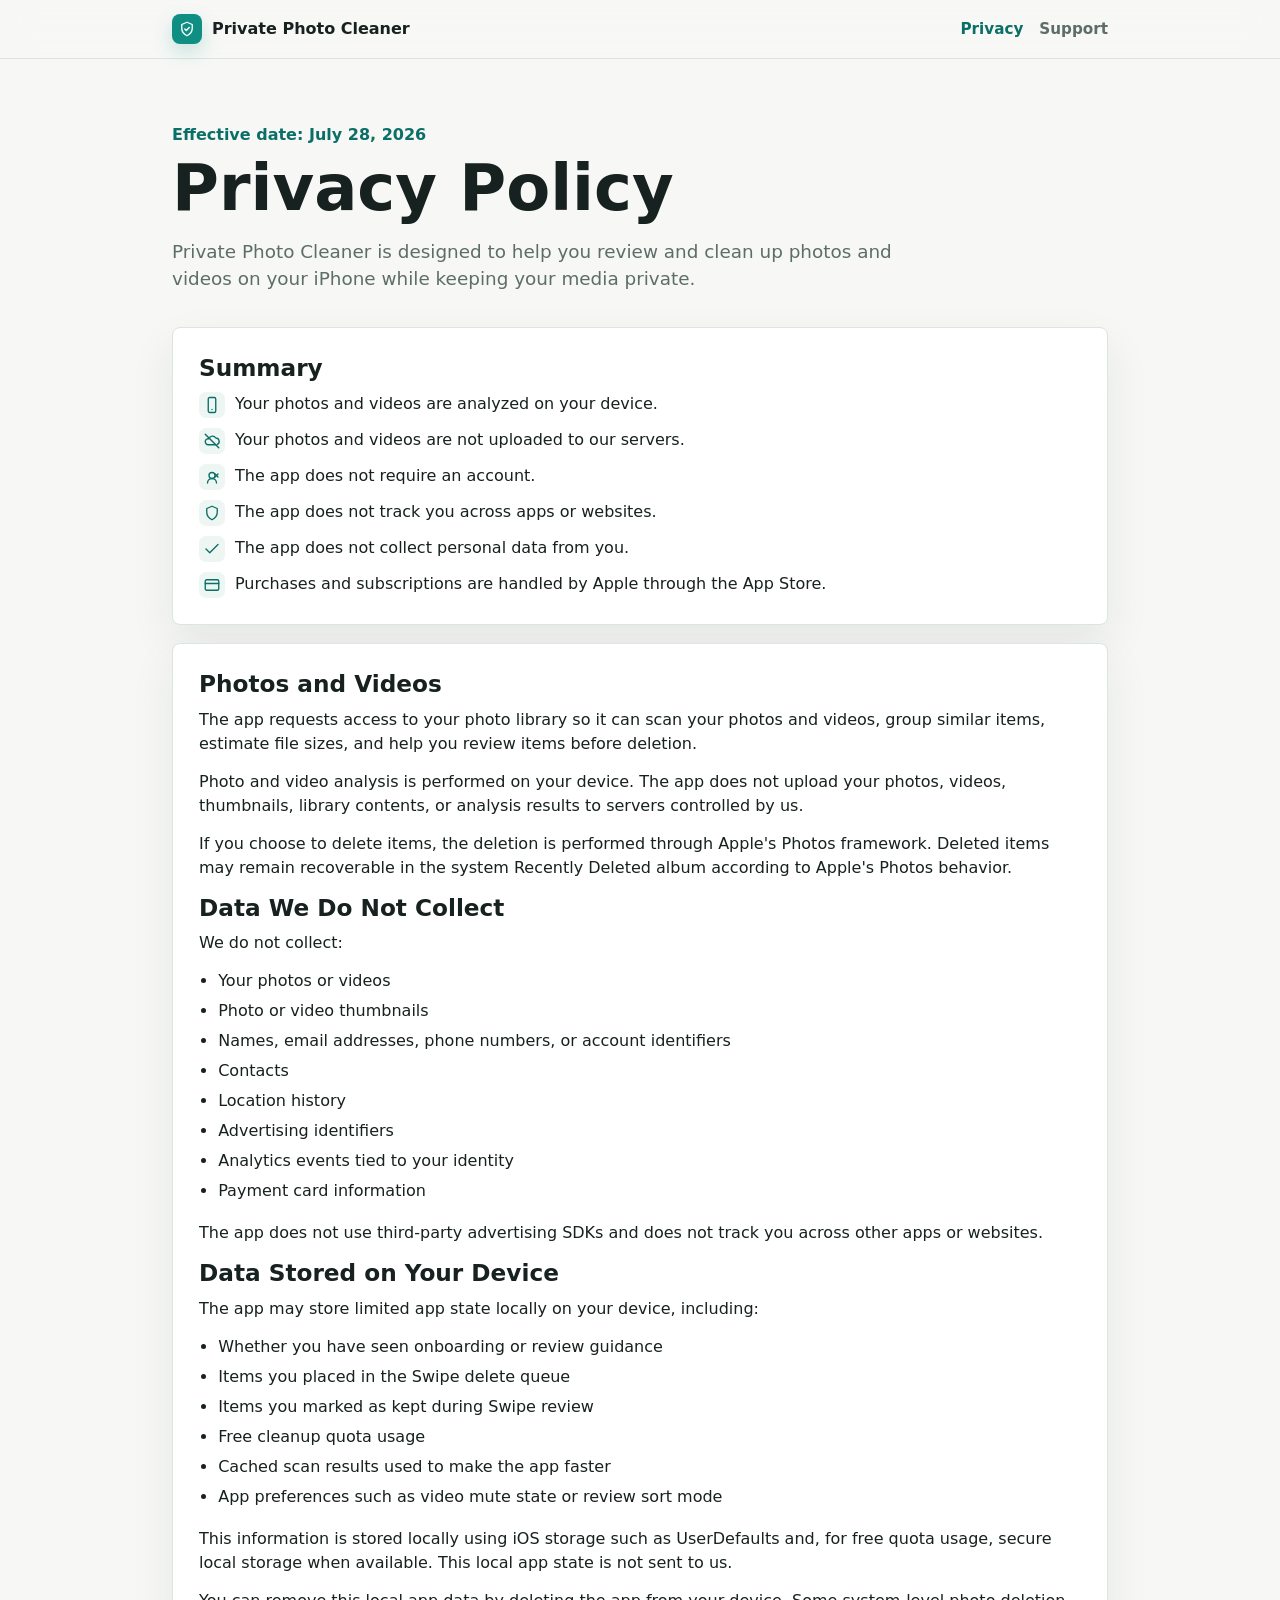
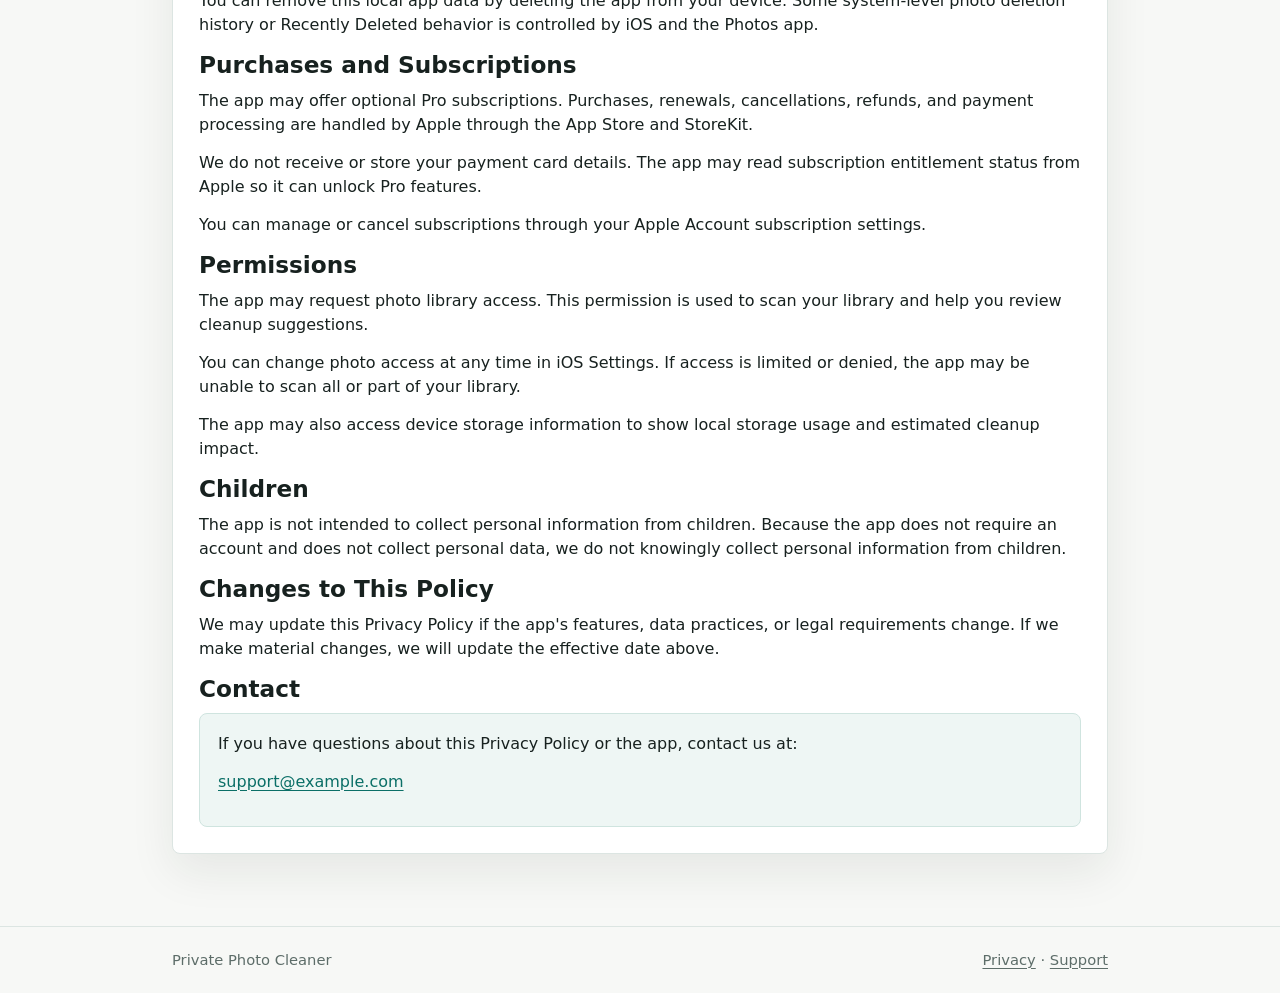
==== privacy/index.html @ 6031fc61 "Add files via upload" ====
<!doctype html>
<html lang="en">
  <head>
    <meta charset="utf-8">
    <meta name="viewport" content="width=device-width, initial-scale=1">
    <title>Privacy Policy | Private Photo Cleaner</title>
    <meta name="description" content="Privacy Policy for Private Photo Cleaner.">
    <link rel="stylesheet" href="../assets/styles.css">
  </head>
  <body>
    <header class="site-header">
      <nav class="nav" aria-label="Main navigation">
        <a class="brand" href="../" aria-label="Private Photo Cleaner home">
          <span class="brand-mark" aria-hidden="true">
            <svg viewBox="0 0 24 24" fill="none" stroke="currentColor" stroke-width="1.8" stroke-linecap="round" stroke-linejoin="round">
              <path d="M12 3l7 3v5c0 5-3 8-7 10-4-2-7-5-7-10V6z"></path>
              <path d="M9 12l2 2 4-4"></path>
            </svg>
          </span>
          <span>Private Photo Cleaner</span>
        </a>
        <div class="nav-links">
          <a href="./" aria-current="page">Privacy</a>
          <a href="../support/">Support</a>
        </div>
      </nav>
    </header>

    <main class="page">
      <section class="hero">
        <div>
          <p class="eyebrow">Effective date: July 28, 2026</p>
          <h1>Privacy Policy</h1>
          <p class="lead">Private Photo Cleaner is designed to help you review and clean up photos and videos on your iPhone while keeping your media private.</p>
        </div>
      </section>

      <article class="content">
        <section class="panel" aria-labelledby="summary">
          <h2 id="summary">Summary</h2>
          <ul class="summary-list">
            <li><span class="icon" aria-hidden="true"><svg viewBox="0 0 24 24" fill="none" stroke="currentColor" stroke-width="1.8" stroke-linecap="round" stroke-linejoin="round"><path d="M12 18h.01"></path><rect x="7" y="2" width="10" height="20" rx="2"></rect></svg></span><span>Your photos and videos are analyzed on your device.</span></li>
            <li><span class="icon" aria-hidden="true"><svg viewBox="0 0 24 24" fill="none" stroke="currentColor" stroke-width="1.8" stroke-linecap="round" stroke-linejoin="round"><path d="M3 3l18 18"></path><path d="M17 17H7a4 4 0 1 1 .9-7.9A5 5 0 0 1 17 8a4.5 4.5 0 0 1 2.1 8.5"></path></svg></span><span>Your photos and videos are not uploaded to our servers.</span></li>
            <li><span class="icon" aria-hidden="true"><svg viewBox="0 0 24 24" fill="none" stroke="currentColor" stroke-width="1.8" stroke-linecap="round" stroke-linejoin="round"><path d="M18 20a6 6 0 0 0-12 0"></path><circle cx="12" cy="10" r="4"></circle><path d="M20 8l-4 4"></path><path d="M16 8l4 4"></path></svg></span><span>The app does not require an account.</span></li>
            <li><span class="icon" aria-hidden="true"><svg viewBox="0 0 24 24" fill="none" stroke="currentColor" stroke-width="1.8" stroke-linecap="round" stroke-linejoin="round"><path d="M12 3l7 3v5c0 5-3 8-7 10-4-2-7-5-7-10V6z"></path></svg></span><span>The app does not track you across apps or websites.</span></li>
            <li><span class="icon" aria-hidden="true"><svg viewBox="0 0 24 24" fill="none" stroke="currentColor" stroke-width="1.8" stroke-linecap="round" stroke-linejoin="round"><path d="M20 6L9 17l-5-5"></path></svg></span><span>The app does not collect personal data from you.</span></li>
            <li><span class="icon" aria-hidden="true"><svg viewBox="0 0 24 24" fill="none" stroke="currentColor" stroke-width="1.8" stroke-linecap="round" stroke-linejoin="round"><rect x="3" y="5" width="18" height="14" rx="2"></rect><path d="M3 10h18"></path></svg></span><span>Purchases and subscriptions are handled by Apple through the App Store.</span></li>
          </ul>
        </section>

        <section class="panel">
          <h2>Photos and Videos</h2>
          <p>The app requests access to your photo library so it can scan your photos and videos, group similar items, estimate file sizes, and help you review items before deletion.</p>
          <p>Photo and video analysis is performed on your device. The app does not upload your photos, videos, thumbnails, library contents, or analysis results to servers controlled by us.</p>
          <p>If you choose to delete items, the deletion is performed through Apple's Photos framework. Deleted items may remain recoverable in the system Recently Deleted album according to Apple's Photos behavior.</p>

          <h2>Data We Do Not Collect</h2>
          <p>We do not collect:</p>
          <ul>
            <li>Your photos or videos</li>
            <li>Photo or video thumbnails</li>
            <li>Names, email addresses, phone numbers, or account identifiers</li>
            <li>Contacts</li>
            <li>Location history</li>
            <li>Advertising identifiers</li>
            <li>Analytics events tied to your identity</li>
            <li>Payment card information</li>
          </ul>
          <p>The app does not use third-party advertising SDKs and does not track you across other apps or websites.</p>

          <h2>Data Stored on Your Device</h2>
          <p>The app may store limited app state locally on your device, including:</p>
          <ul>
            <li>Whether you have seen onboarding or review guidance</li>
            <li>Items you placed in the Swipe delete queue</li>
            <li>Items you marked as kept during Swipe review</li>
            <li>Free cleanup quota usage</li>
            <li>Cached scan results used to make the app faster</li>
            <li>App preferences such as video mute state or review sort mode</li>
          </ul>
          <p>This information is stored locally using iOS storage such as UserDefaults and, for free quota usage, secure local storage when available. This local app state is not sent to us.</p>
          <p>You can remove this local app data by deleting the app from your device. Some system-level photo deletion history or Recently Deleted behavior is controlled by iOS and the Photos app.</p>

          <h2>Purchases and Subscriptions</h2>
          <p>The app may offer optional Pro subscriptions. Purchases, renewals, cancellations, refunds, and payment processing are handled by Apple through the App Store and StoreKit.</p>
          <p>We do not receive or store your payment card details. The app may read subscription entitlement status from Apple so it can unlock Pro features.</p>
          <p>You can manage or cancel subscriptions through your Apple Account subscription settings.</p>

          <h2>Permissions</h2>
          <p>The app may request photo library access. This permission is used to scan your library and help you review cleanup suggestions.</p>
          <p>You can change photo access at any time in iOS Settings. If access is limited or denied, the app may be unable to scan all or part of your library.</p>
          <p>The app may also access device storage information to show local storage usage and estimated cleanup impact.</p>

          <h2>Children</h2>
          <p>The app is not intended to collect personal information from children. Because the app does not require an account and does not collect personal data, we do not knowingly collect personal information from children.</p>

          <h2>Changes to This Policy</h2>
          <p>We may update this Privacy Policy if the app's features, data practices, or legal requirements change. If we make material changes, we will update the effective date above.</p>

          <h2>Contact</h2>
          <div class="contact-box">
            <p>If you have questions about this Privacy Policy or the app, contact us at:</p>
            <p><a href="mailto:support@example.com">support@example.com</a></p>
          </div>
        </section>
      </article>
    </main>

    <footer class="site-footer">
      <div class="footer-inner">
        <span>Private Photo Cleaner</span>
        <span><a href="./">Privacy</a> · <a href="../support/">Support</a></span>
      </div>
    </footer>
  </body>
</html>
---- assets/styles.css ----
:root {
  color-scheme: light;
  --bg: #f7f8f6;
  --surface: #ffffff;
  --surface-soft: #eef6f4;
  --text: #17211f;
  --muted: #5d6d69;
  --line: #dce5e2;
  --accent: #0f8f84;
  --accent-dark: #0b6f67;
  --shadow: 0 18px 45px rgba(23, 33, 31, 0.08);
}

* {
  box-sizing: border-box;
}

html {
  font-family: Inter, ui-sans-serif, system-ui, -apple-system, BlinkMacSystemFont, "Segoe UI", sans-serif;
  line-height: 1.5;
  background: var(--bg);
  color: var(--text);
}

body {
  margin: 0;
  min-width: 320px;
}

a {
  color: var(--accent-dark);
  text-decoration-thickness: 0.08em;
  text-underline-offset: 0.18em;
}

a:hover {
  color: var(--accent);
}

.site-header {
  border-bottom: 1px solid var(--line);
  background: rgba(247, 248, 246, 0.88);
  backdrop-filter: blur(16px);
  position: sticky;
  top: 0;
  z-index: 10;
}

.nav {
  max-width: 980px;
  margin: 0 auto;
  padding: 14px 22px;
  display: flex;
  align-items: center;
  justify-content: space-between;
  gap: 18px;
}

.brand {
  display: inline-flex;
  align-items: center;
  gap: 10px;
  color: var(--text);
  font-weight: 700;
  text-decoration: none;
}

.brand-mark {
  width: 30px;
  height: 30px;
  border-radius: 8px;
  display: inline-grid;
  place-items: center;
  background: var(--accent);
  color: #ffffff;
  box-shadow: 0 8px 20px rgba(15, 143, 132, 0.22);
}

.brand-mark svg,
.icon svg {
  display: block;
  width: 18px;
  height: 18px;
}

.nav-links {
  display: flex;
  align-items: center;
  gap: 16px;
  flex-wrap: wrap;
  justify-content: flex-end;
  font-size: 0.95rem;
  font-weight: 600;
}

.nav-links a {
  color: var(--muted);
  text-decoration: none;
}

.nav-links a[aria-current="page"],
.nav-links a:hover {
  color: var(--accent-dark);
}

.page {
  max-width: 980px;
  margin: 0 auto;
  padding: 54px 22px 72px;
}

.hero {
  display: grid;
  grid-template-columns: minmax(0, 1fr);
  gap: 22px;
  padding: 10px 0 34px;
}

.eyebrow {
  color: var(--accent-dark);
  font-weight: 750;
  letter-spacing: 0;
  margin: 0 0 10px;
}

h1 {
  font-size: clamp(2.35rem, 5vw, 4.4rem);
  line-height: 0.98;
  letter-spacing: 0;
  margin: 0;
  max-width: 820px;
}

.lead {
  max-width: 720px;
  margin: 18px 0 0;
  color: var(--muted);
  font-size: 1.15rem;
}

.actions {
  display: flex;
  flex-wrap: wrap;
  gap: 12px;
  margin-top: 26px;
}

.button {
  display: inline-flex;
  align-items: center;
  justify-content: center;
  min-height: 44px;
  padding: 10px 16px;
  border: 1px solid var(--line);
  border-radius: 8px;
  background: var(--surface);
  color: var(--text);
  font-weight: 700;
  text-decoration: none;
}

.button.primary {
  border-color: var(--accent);
  background: var(--accent);
  color: #ffffff;
}

.button:hover {
  transform: translateY(-1px);
}

.content {
  display: grid;
  grid-template-columns: minmax(0, 1fr);
  gap: 18px;
}

.panel {
  background: var(--surface);
  border: 1px solid var(--line);
  border-radius: 8px;
  box-shadow: var(--shadow);
  padding: 26px;
}

.grid {
  display: grid;
  grid-template-columns: repeat(2, minmax(0, 1fr));
  gap: 18px;
}

.card {
  background: var(--surface);
  border: 1px solid var(--line);
  border-radius: 8px;
  padding: 22px;
}

.card h2,
.panel h2 {
  margin-top: 0;
}

h2 {
  font-size: 1.45rem;
  line-height: 1.2;
  letter-spacing: 0;
  margin: 34px 0 10px;
}

h3 {
  font-size: 1.08rem;
  margin: 24px 0 8px;
}

p {
  margin: 0 0 14px;
}

ul {
  margin: 10px 0 18px;
  padding-left: 1.2rem;
}

li {
  margin: 6px 0;
}

.summary-list {
  list-style: none;
  padding: 0;
  margin: 0;
  display: grid;
  gap: 10px;
}

.summary-list li {
  display: flex;
  gap: 10px;
  align-items: flex-start;
  margin: 0;
}

.icon {
  flex: 0 0 26px;
  width: 26px;
  height: 26px;
  border-radius: 7px;
  display: inline-grid;
  place-items: center;
  background: var(--surface-soft);
  color: var(--accent-dark);
}

.meta {
  color: var(--muted);
  font-size: 0.95rem;
}

.contact-box {
  background: var(--surface-soft);
  border: 1px solid #cfe4df;
  border-radius: 8px;
  padding: 18px;
}

.site-footer {
  border-top: 1px solid var(--line);
  color: var(--muted);
  font-size: 0.92rem;
}

.footer-inner {
  max-width: 980px;
  margin: 0 auto;
  padding: 22px;
  display: flex;
  justify-content: space-between;
  gap: 14px;
  flex-wrap: wrap;
}

.footer-inner a {
  color: var(--muted);
}

@media (max-width: 720px) {
  .nav {
    align-items: flex-start;
    flex-direction: column;
  }

  .nav-links {
    justify-content: flex-start;
  }

  .page {
    padding-top: 38px;
  }

  .grid {
    grid-template-columns: 1fr;
  }

  .panel,
  .card {
    padding: 20px;
  }
}
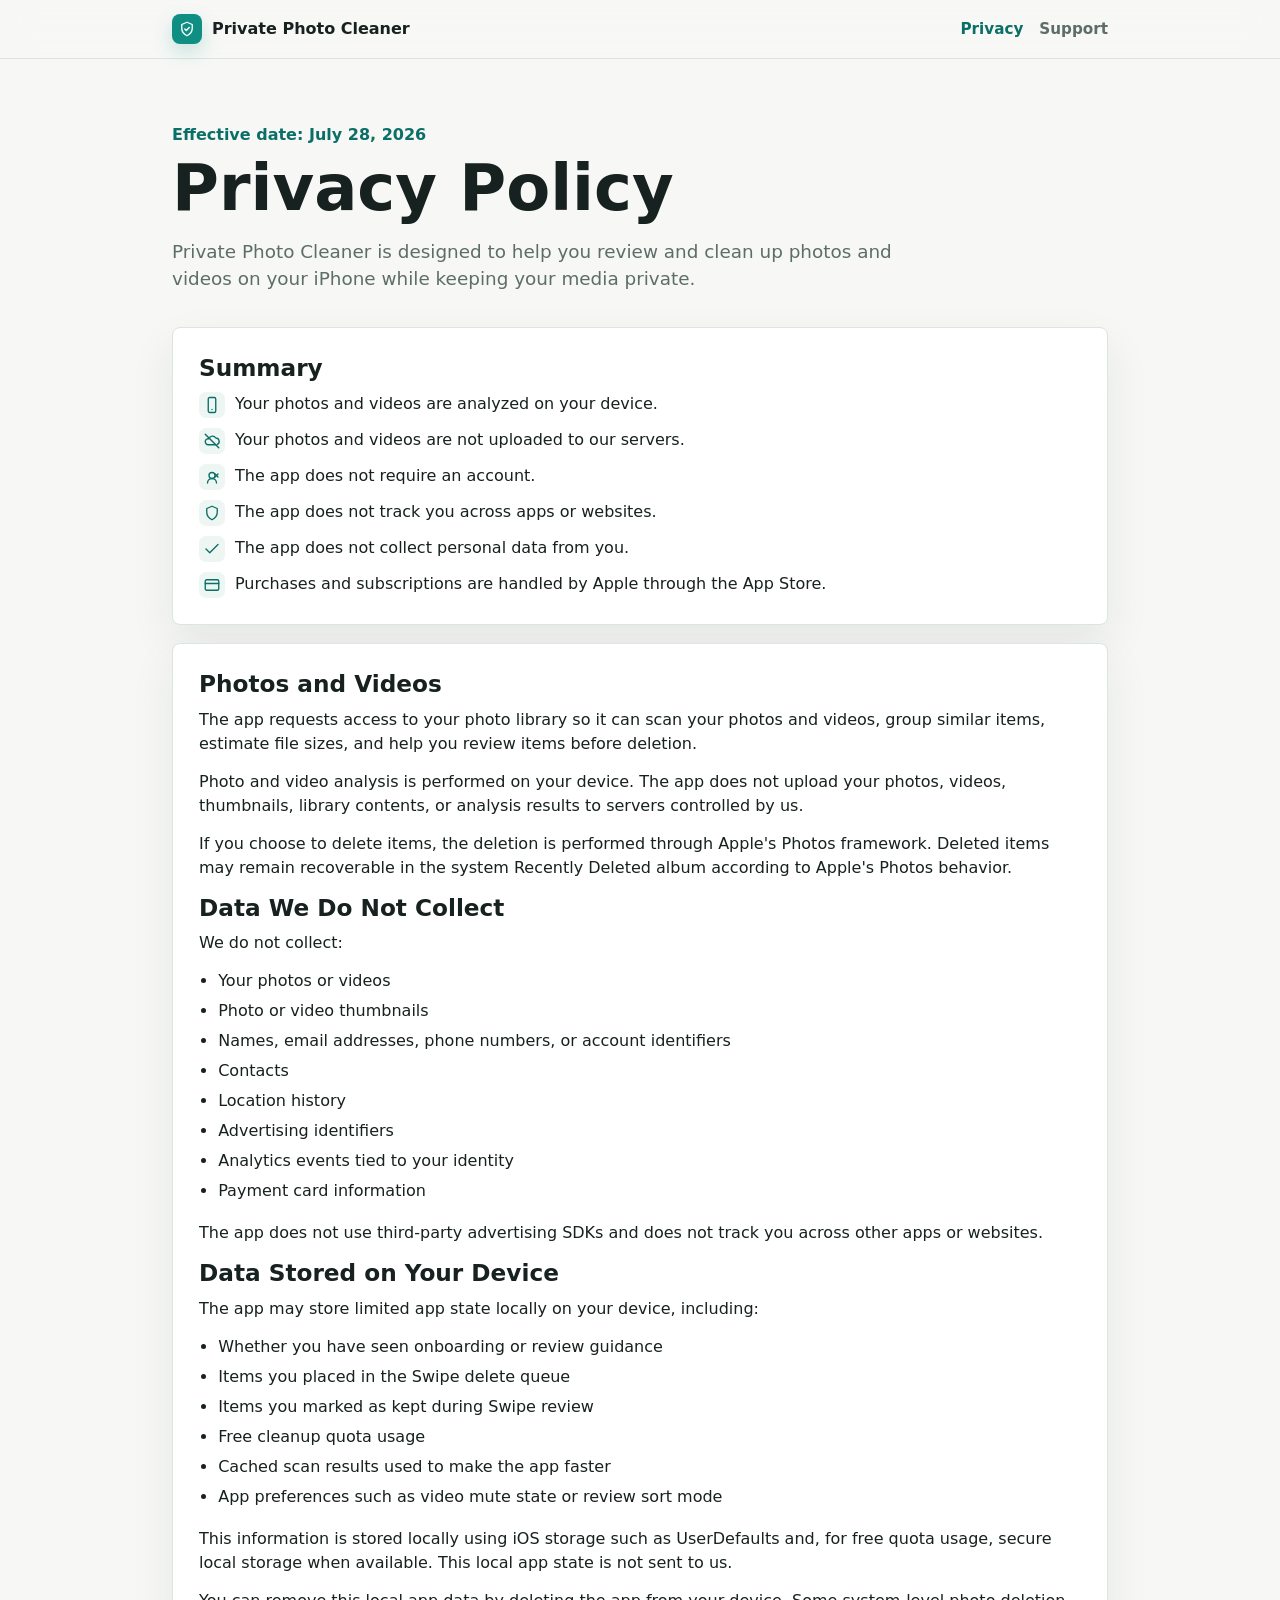
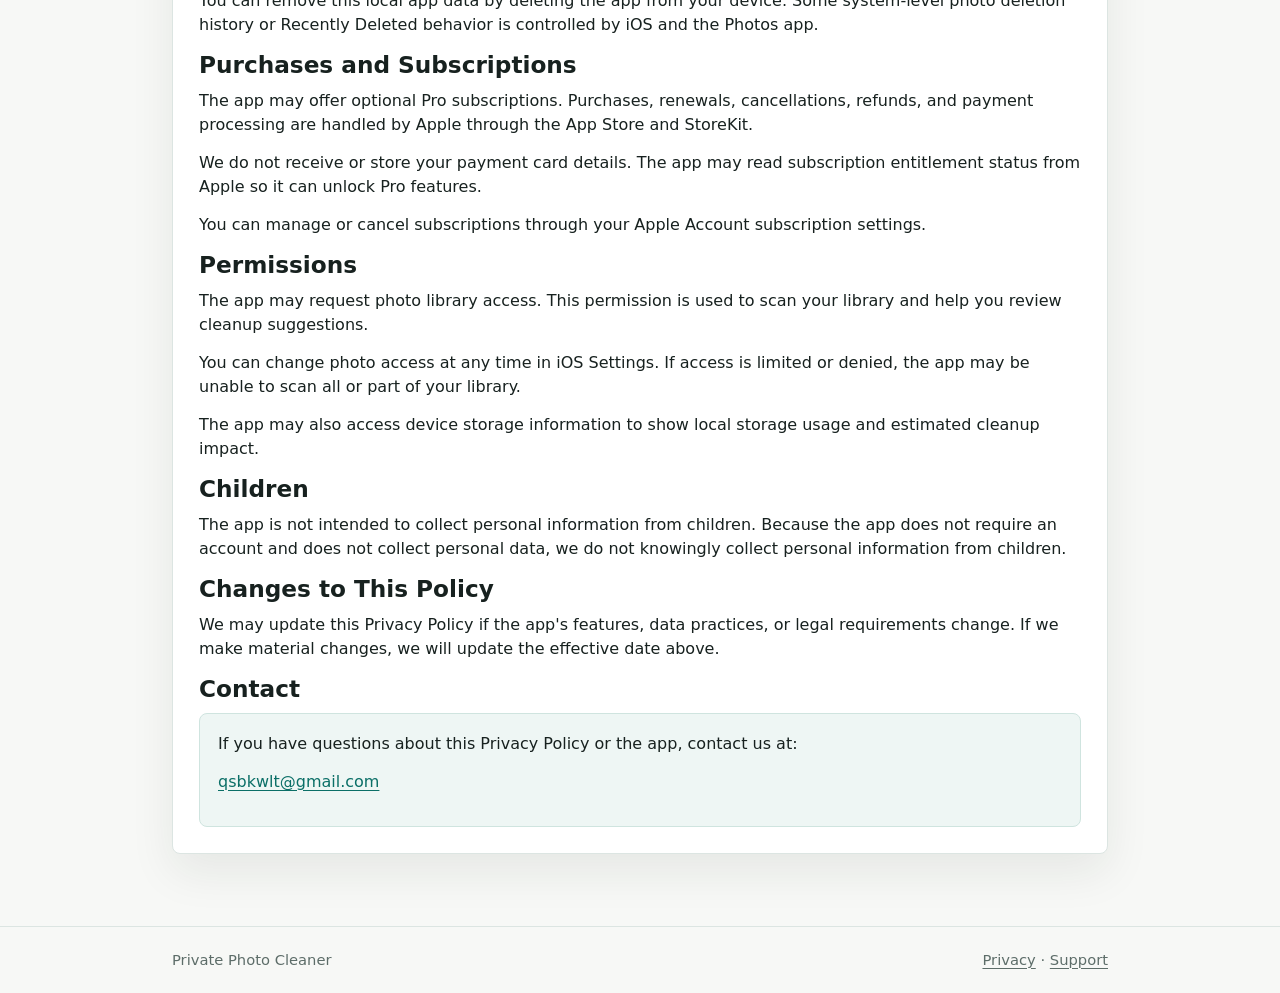
==== commit 4a699f20: "Update index.html" ====
--- a/privacy/index.html
+++ b/privacy/index.html
@@ -100,7 +100,7 @@
           <h2>Contact</h2>
           <div class="contact-box">
             <p>If you have questions about this Privacy Policy or the app, contact us at:</p>
-            <p><a href="mailto:support@example.com">support@example.com</a></p>
+            <p><a href="mailto:support@example.com">qsbkwlt@gmail.com</a></p>
           </div>
         </section>
       </article>
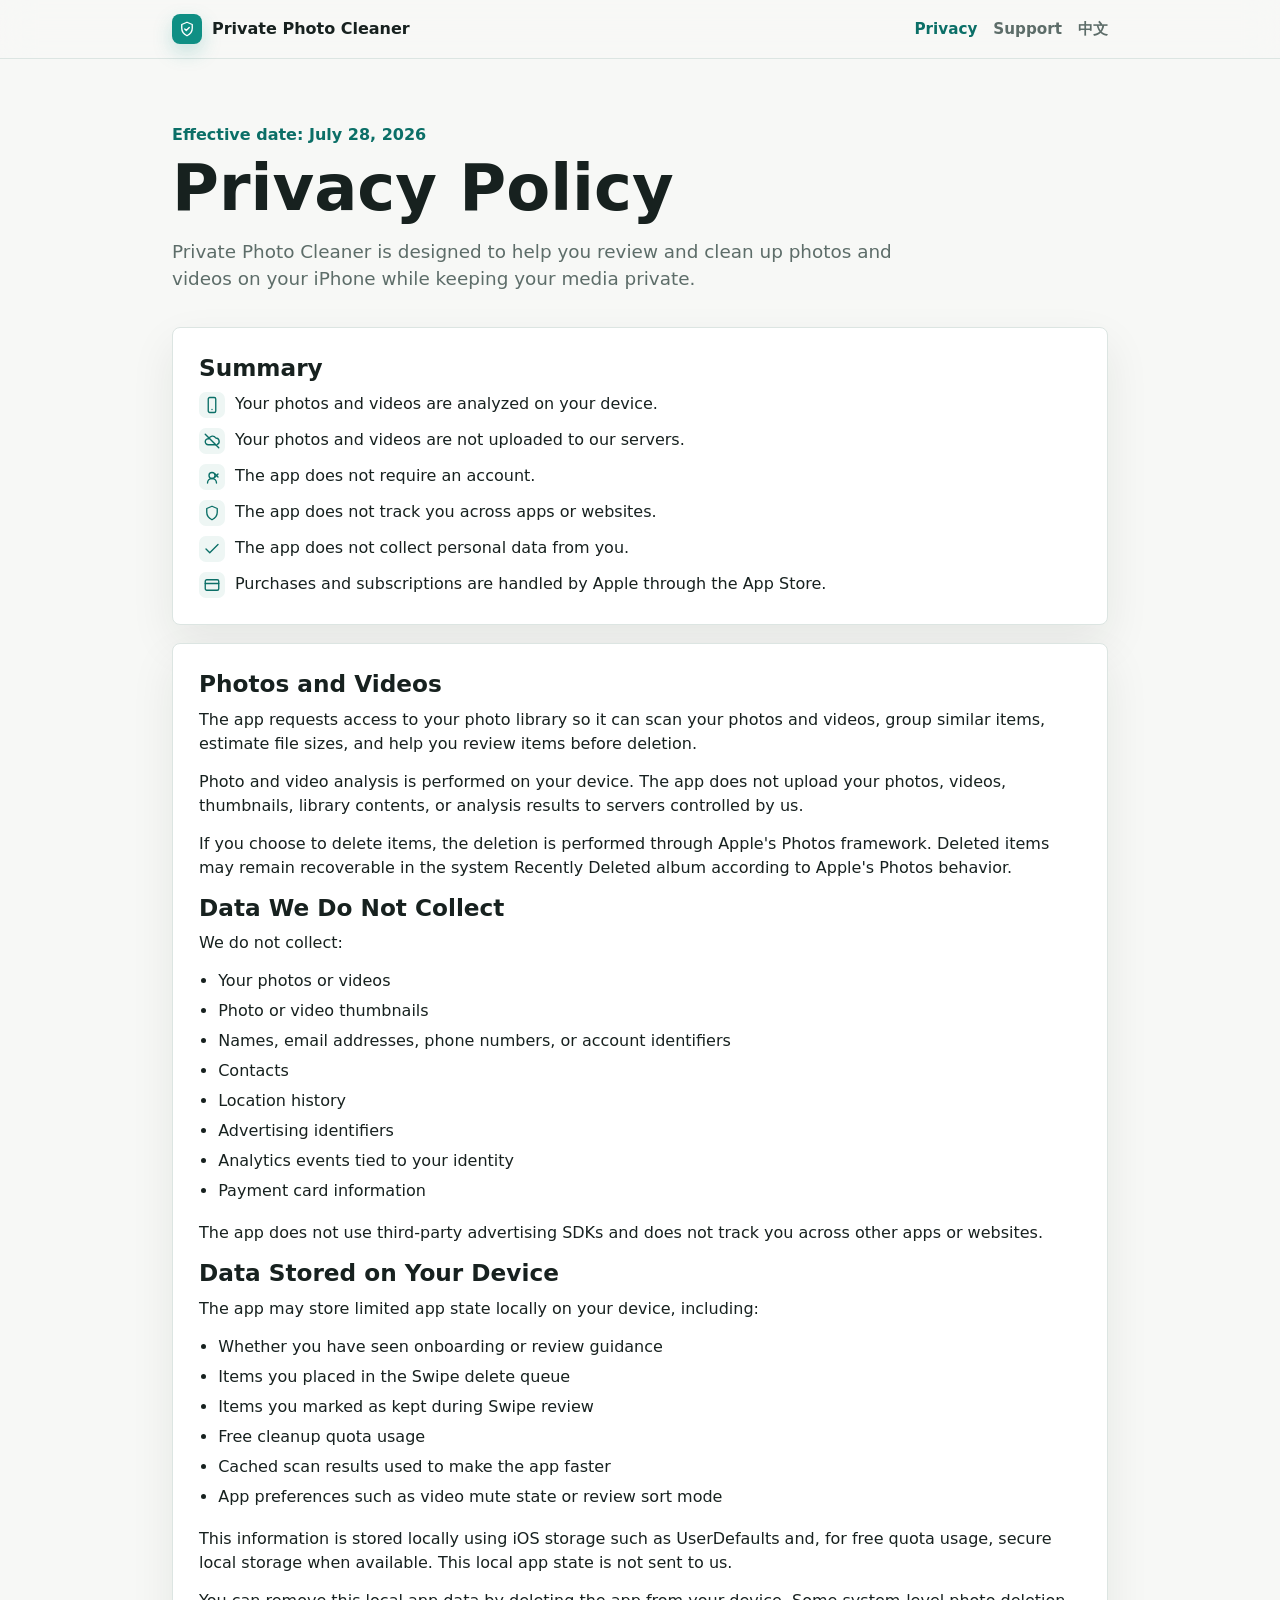
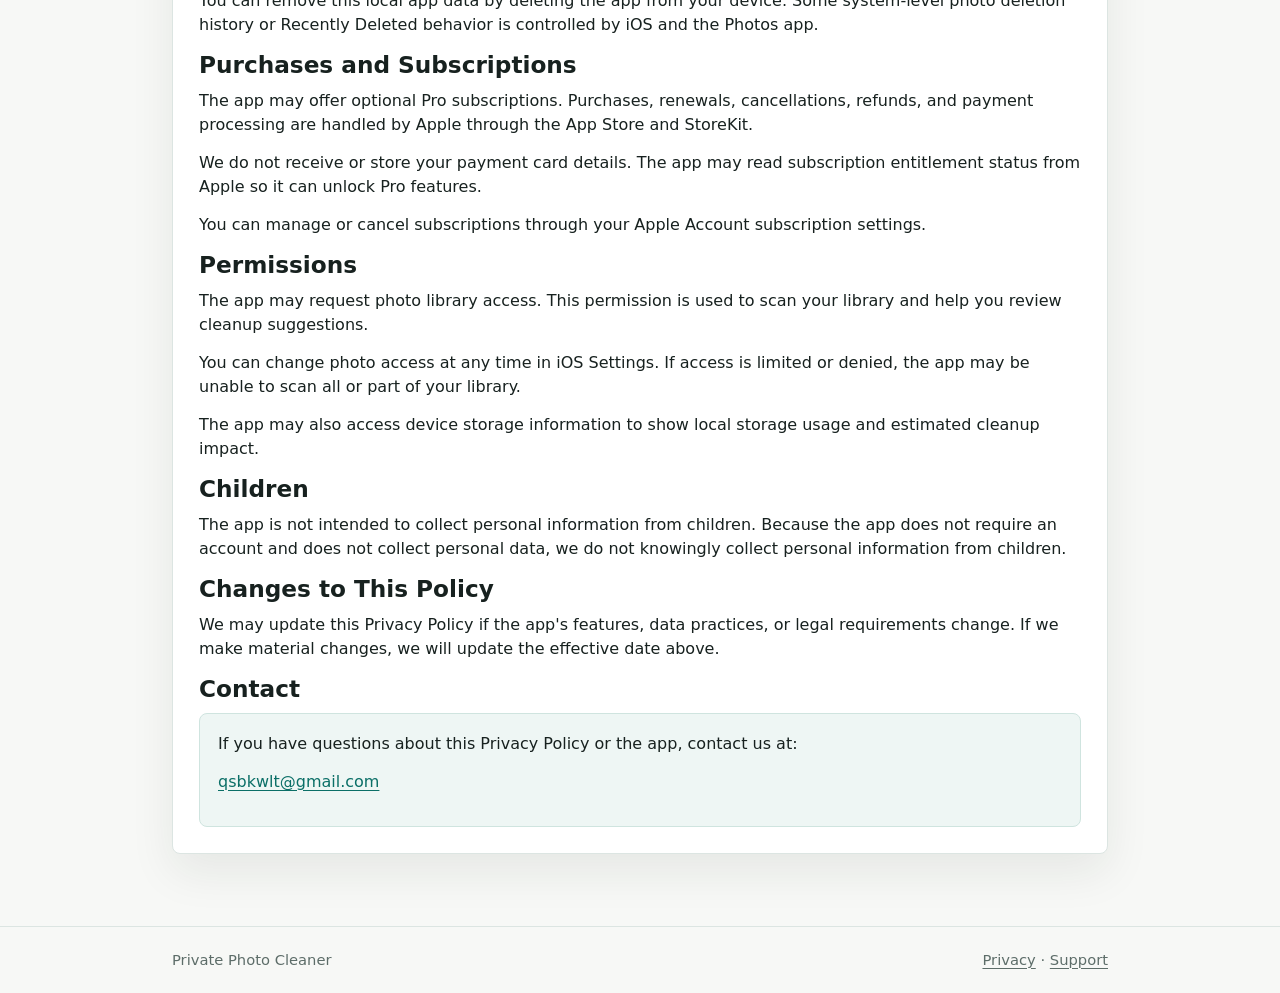
==== commit 5b40e162: "Add files via upload" ====
--- a/privacy/index.html
+++ b/privacy/index.html
@@ -22,6 +22,7 @@
         <div class="nav-links">
           <a href="./" aria-current="page">Privacy</a>
           <a href="../support/">Support</a>
+          <a href="../zh/privacy/">中文</a>
         </div>
       </nav>
     </header>
@@ -100,7 +101,7 @@
           <h2>Contact</h2>
           <div class="contact-box">
             <p>If you have questions about this Privacy Policy or the app, contact us at:</p>
-            <p><a href="mailto:support@example.com">qsbkwlt@gmail.com</a></p>
+            <p><a href="mailto:qsbkwlt@gmail.com">qsbkwlt@gmail.com</a></p>
           </div>
         </section>
       </article>
@@ -114,4 +115,3 @@
     </footer>
   </body>
 </html>
-
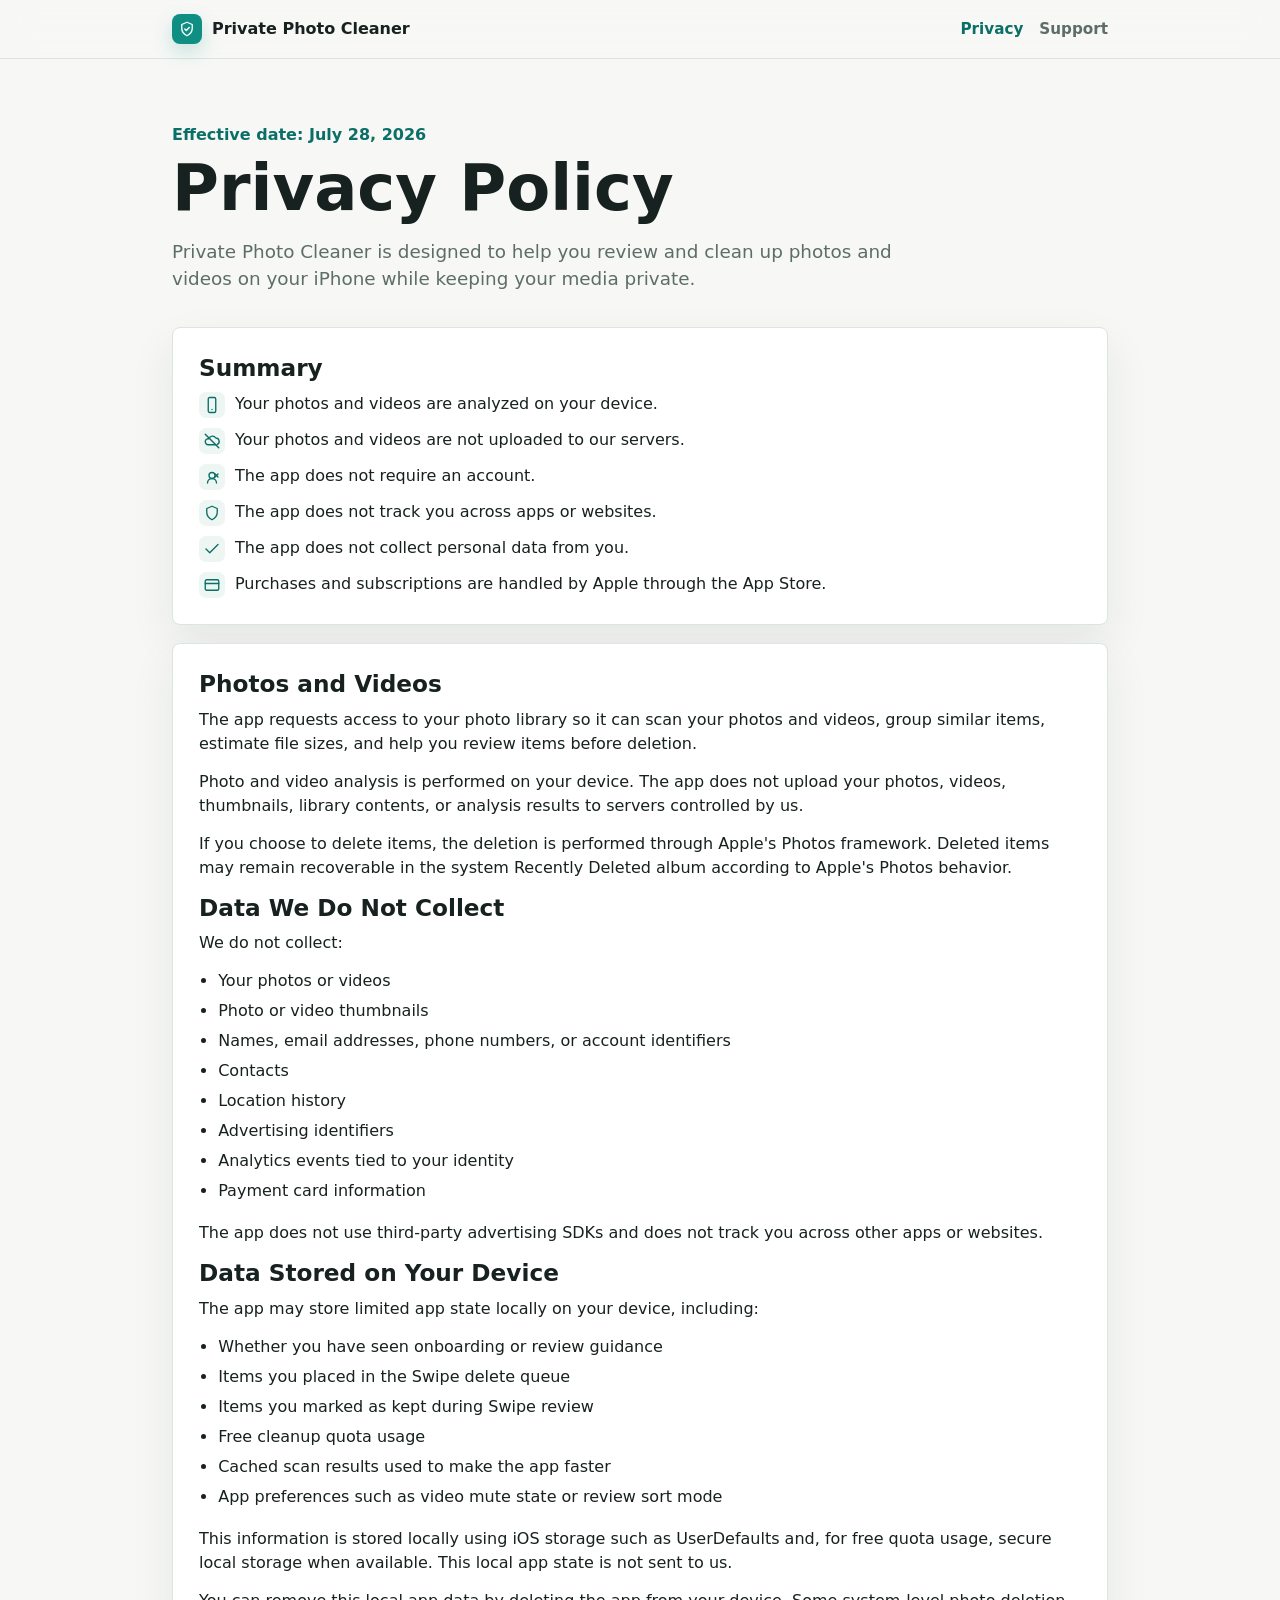
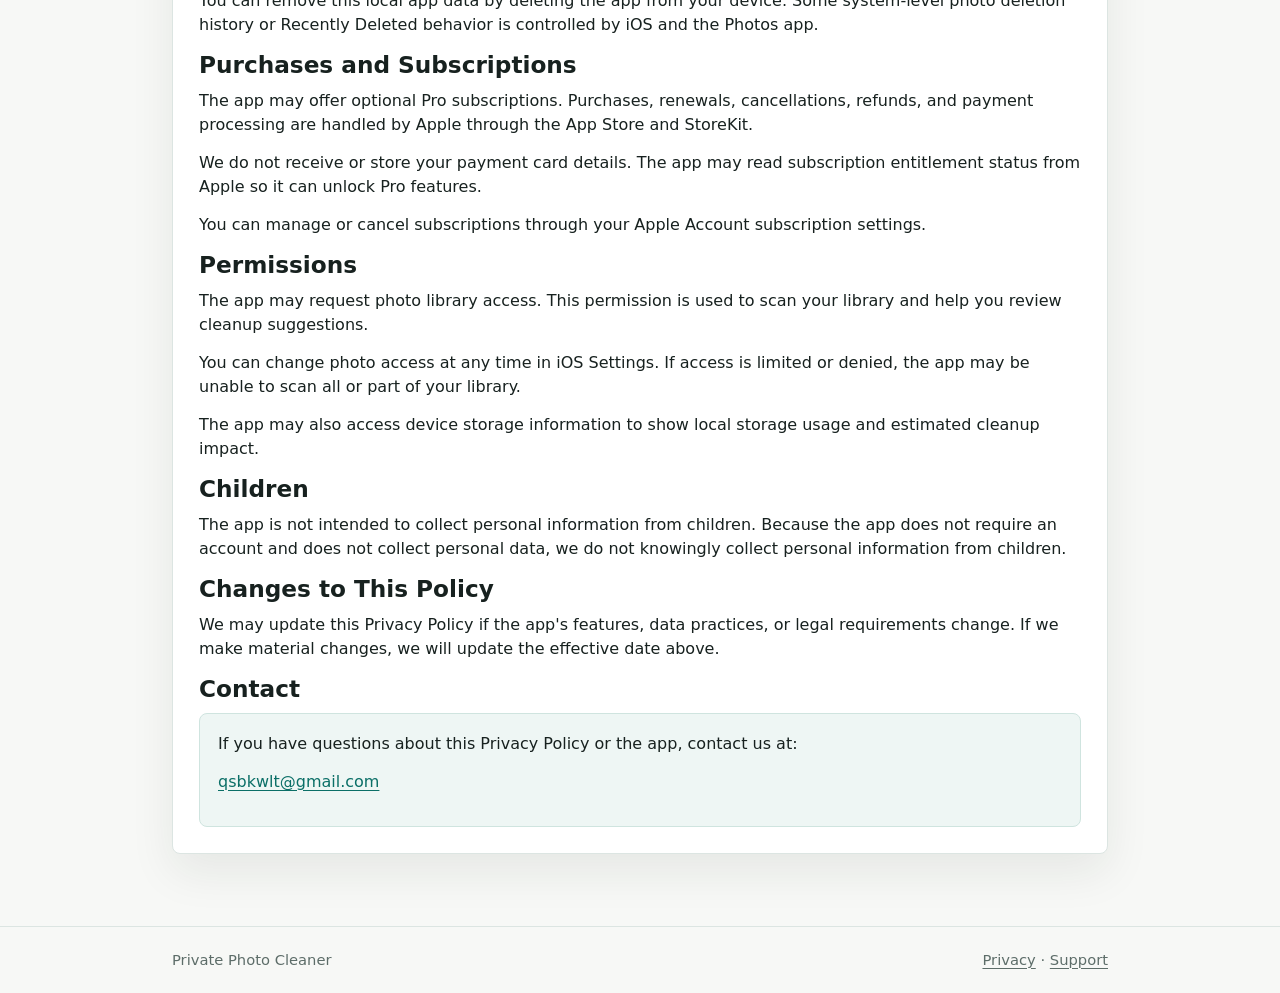
==== commit 1d281f16: "Add files via upload" ====
--- a/privacy/index.html
+++ b/privacy/index.html
@@ -22,7 +22,6 @@
         <div class="nav-links">
           <a href="./" aria-current="page">Privacy</a>
           <a href="../support/">Support</a>
-          <a href="../zh/privacy/">中文</a>
         </div>
       </nav>
     </header>
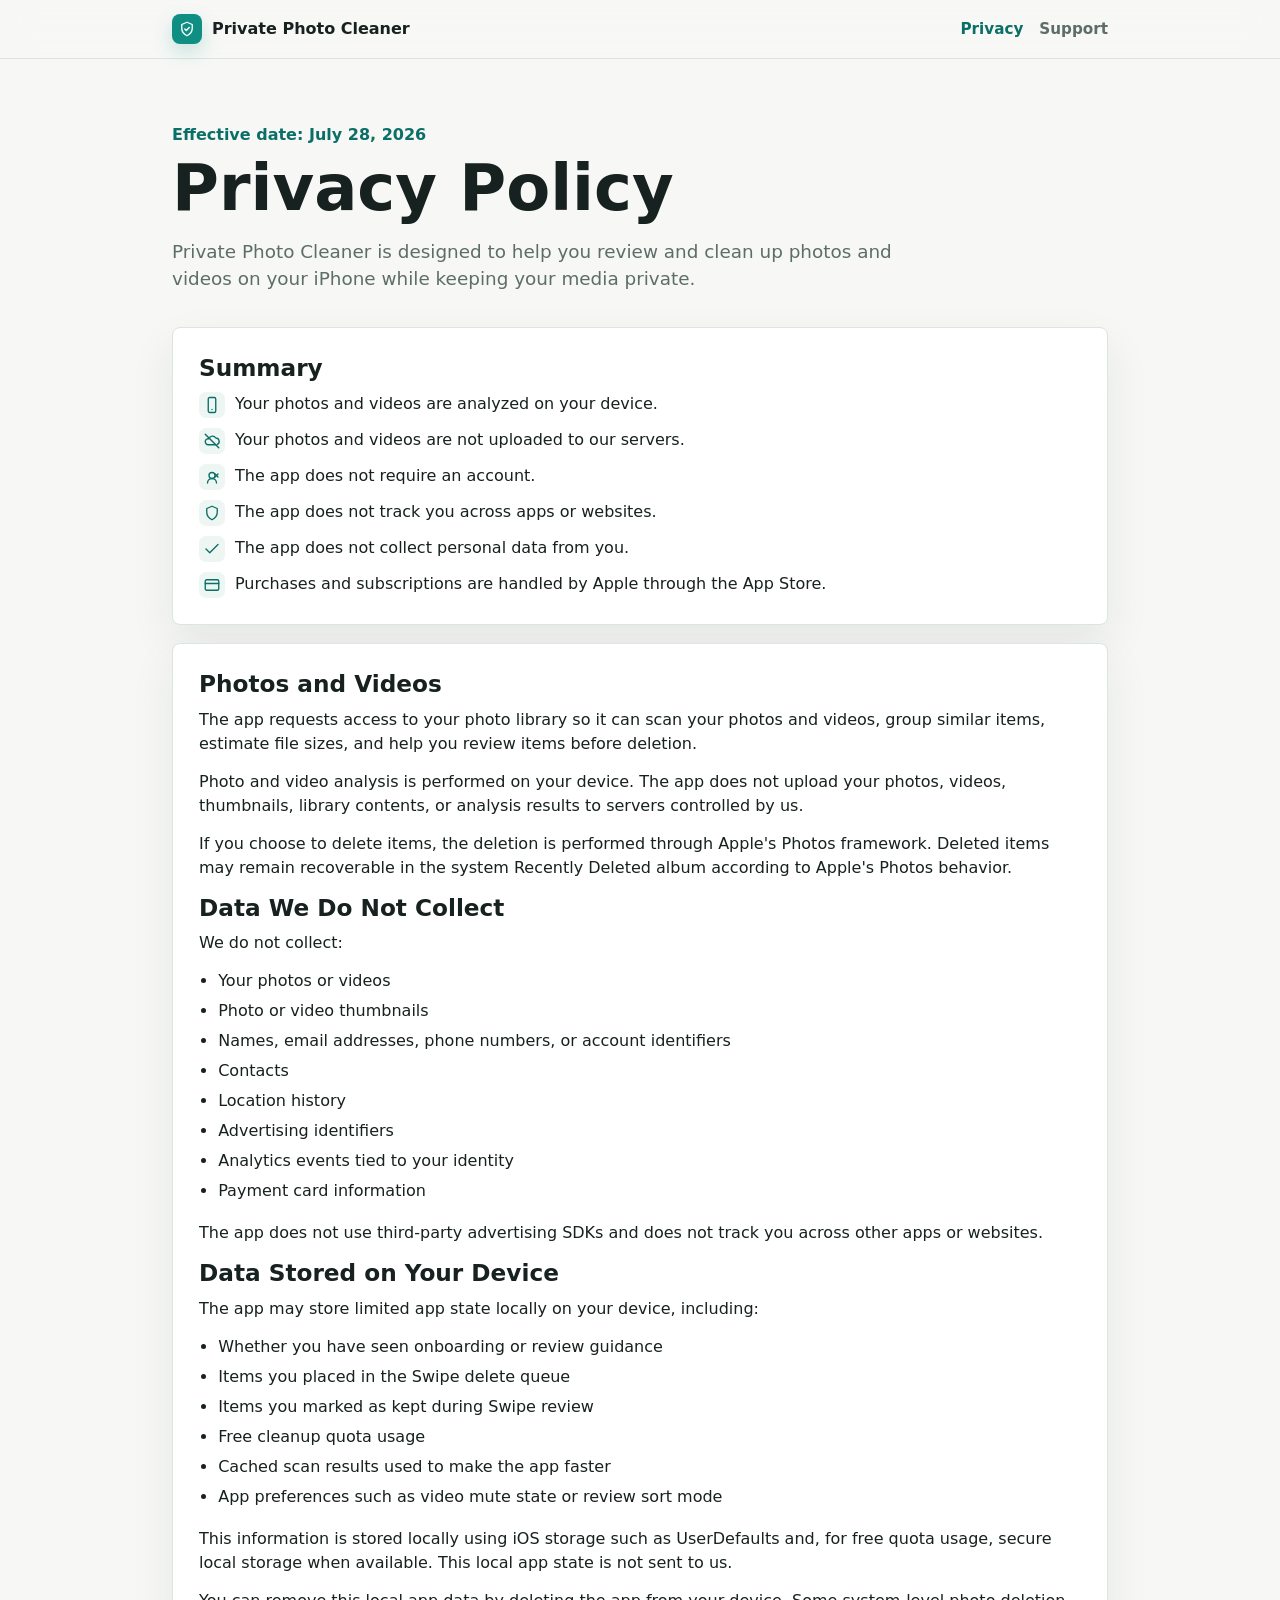
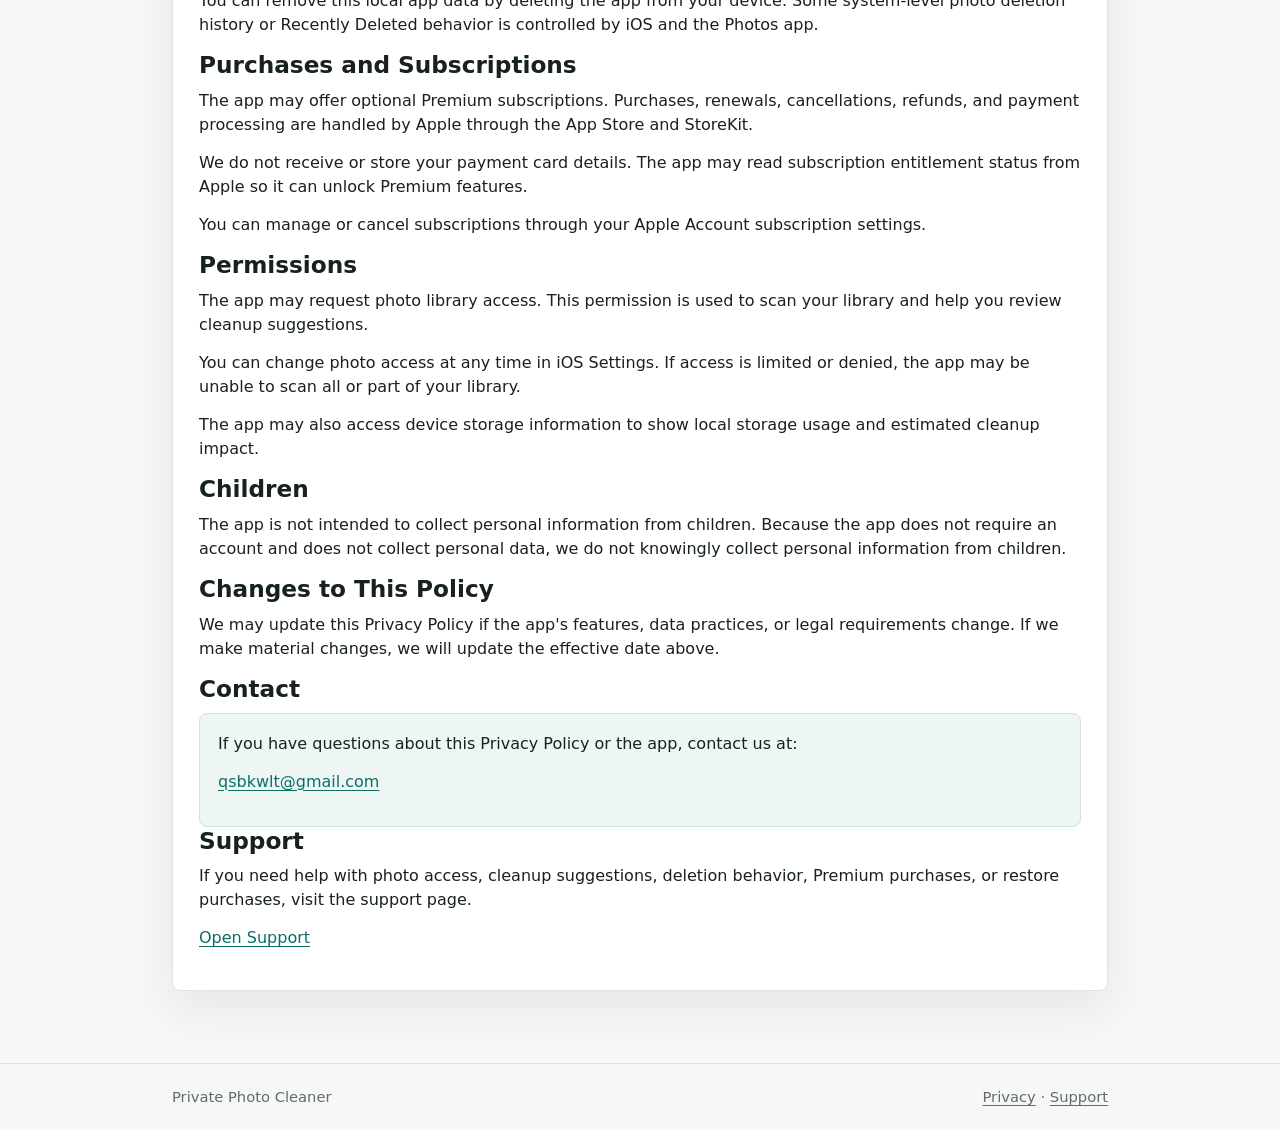
==== commit 7ea51101: "Add files via upload" ====
--- a/privacy/index.html
+++ b/privacy/index.html
@@ -82,8 +82,8 @@
           <p>You can remove this local app data by deleting the app from your device. Some system-level photo deletion history or Recently Deleted behavior is controlled by iOS and the Photos app.</p>
 
           <h2>Purchases and Subscriptions</h2>
-          <p>The app may offer optional Pro subscriptions. Purchases, renewals, cancellations, refunds, and payment processing are handled by Apple through the App Store and StoreKit.</p>
-          <p>We do not receive or store your payment card details. The app may read subscription entitlement status from Apple so it can unlock Pro features.</p>
+          <p>The app may offer optional Premium subscriptions. Purchases, renewals, cancellations, refunds, and payment processing are handled by Apple through the App Store and StoreKit.</p>
+          <p>We do not receive or store your payment card details. The app may read subscription entitlement status from Apple so it can unlock Premium features.</p>
           <p>You can manage or cancel subscriptions through your Apple Account subscription settings.</p>
 
           <h2>Permissions</h2>
@@ -102,6 +102,10 @@
             <p>If you have questions about this Privacy Policy or the app, contact us at:</p>
             <p><a href="mailto:qsbkwlt@gmail.com">qsbkwlt@gmail.com</a></p>
           </div>
+
+          <h2>Support</h2>
+          <p>If you need help with photo access, cleanup suggestions, deletion behavior, Premium purchases, or restore purchases, visit the support page.</p>
+          <p><a href="../support/">Open Support</a></p>
         </section>
       </article>
     </main>
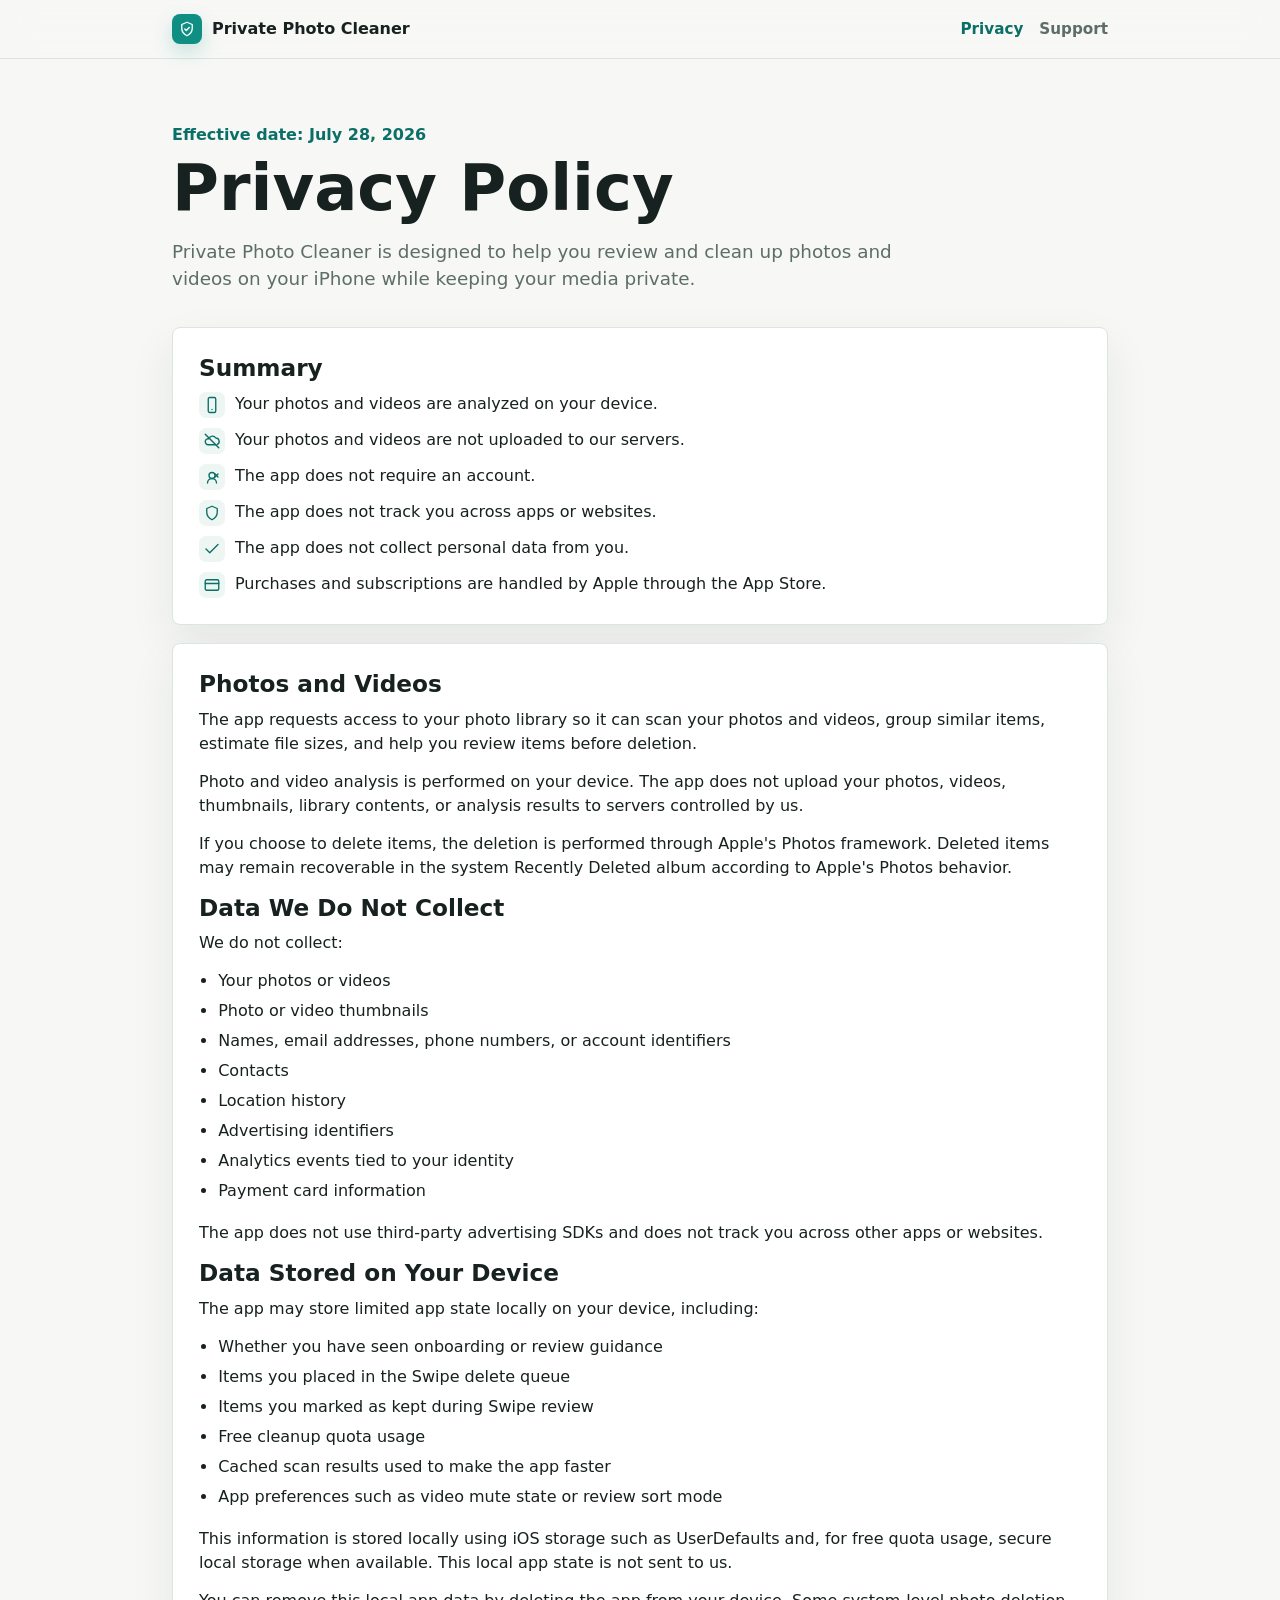
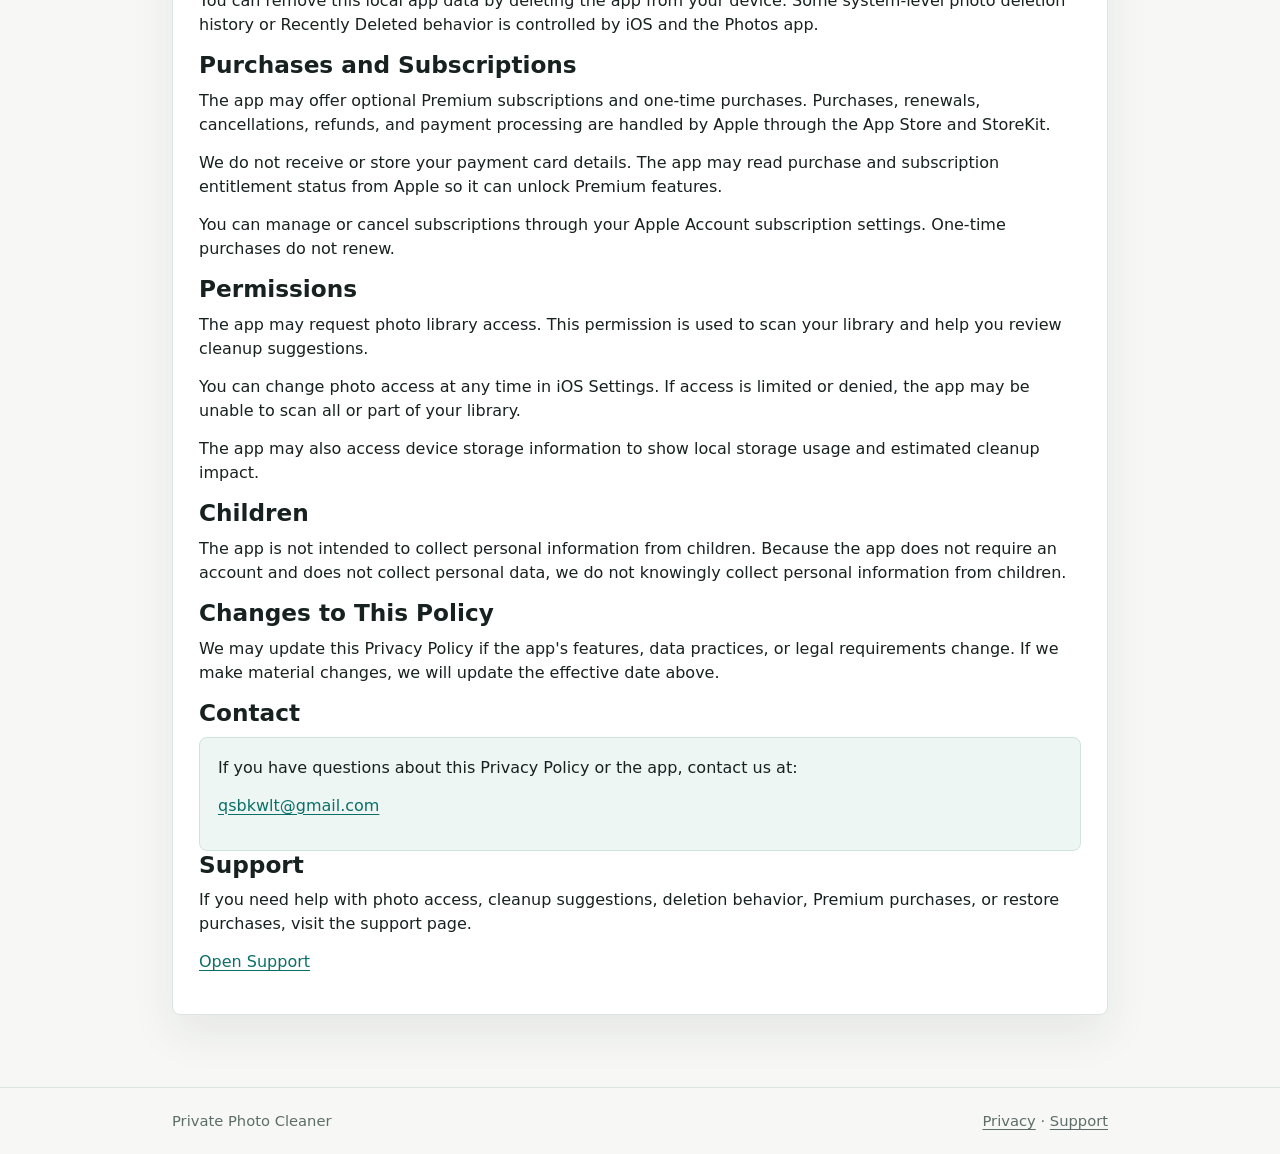
==== commit af388678: "Add files via upload" ====
--- a/privacy/index.html
+++ b/privacy/index.html
@@ -82,9 +82,9 @@
           <p>You can remove this local app data by deleting the app from your device. Some system-level photo deletion history or Recently Deleted behavior is controlled by iOS and the Photos app.</p>
 
           <h2>Purchases and Subscriptions</h2>
-          <p>The app may offer optional Premium subscriptions. Purchases, renewals, cancellations, refunds, and payment processing are handled by Apple through the App Store and StoreKit.</p>
-          <p>We do not receive or store your payment card details. The app may read subscription entitlement status from Apple so it can unlock Premium features.</p>
-          <p>You can manage or cancel subscriptions through your Apple Account subscription settings.</p>
+          <p>The app may offer optional Premium subscriptions and one-time purchases. Purchases, renewals, cancellations, refunds, and payment processing are handled by Apple through the App Store and StoreKit.</p>
+          <p>We do not receive or store your payment card details. The app may read purchase and subscription entitlement status from Apple so it can unlock Premium features.</p>
+          <p>You can manage or cancel subscriptions through your Apple Account subscription settings. One-time purchases do not renew.</p>
 
           <h2>Permissions</h2>
           <p>The app may request photo library access. This permission is used to scan your library and help you review cleanup suggestions.</p>
